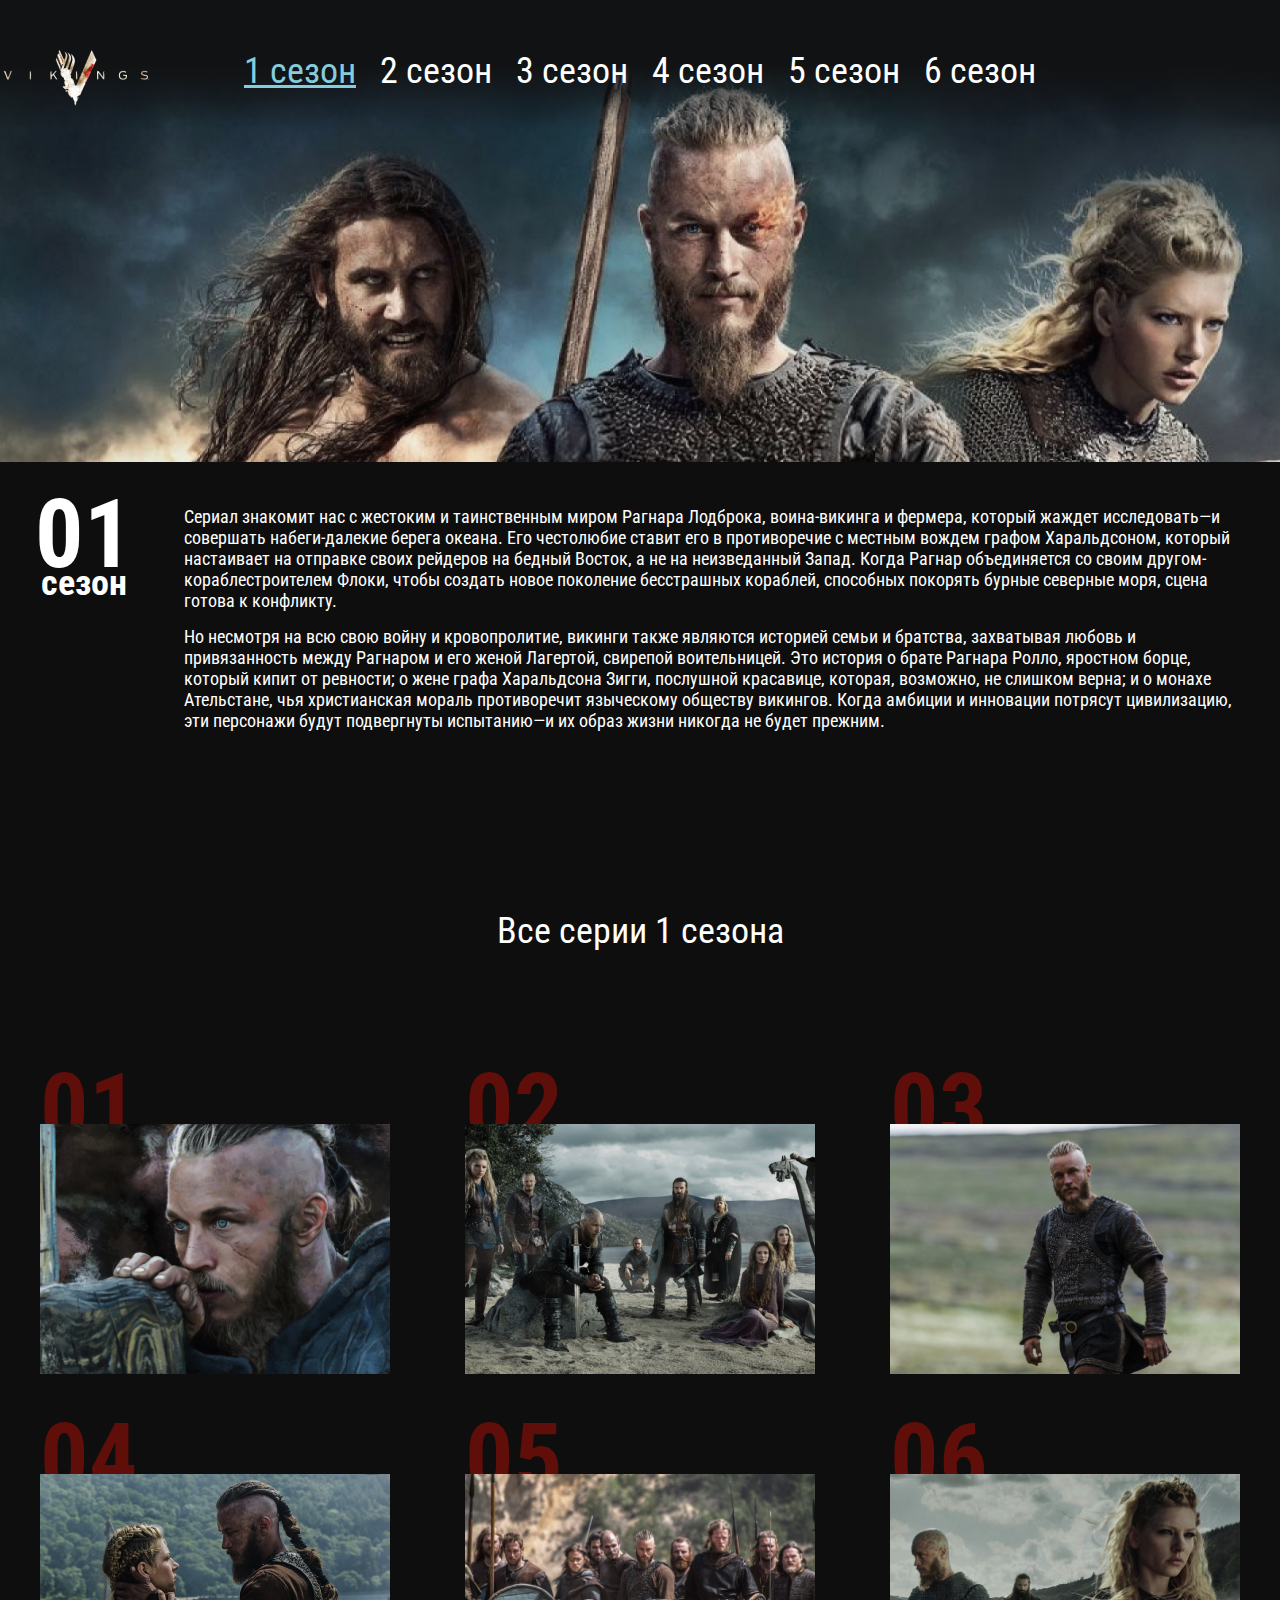
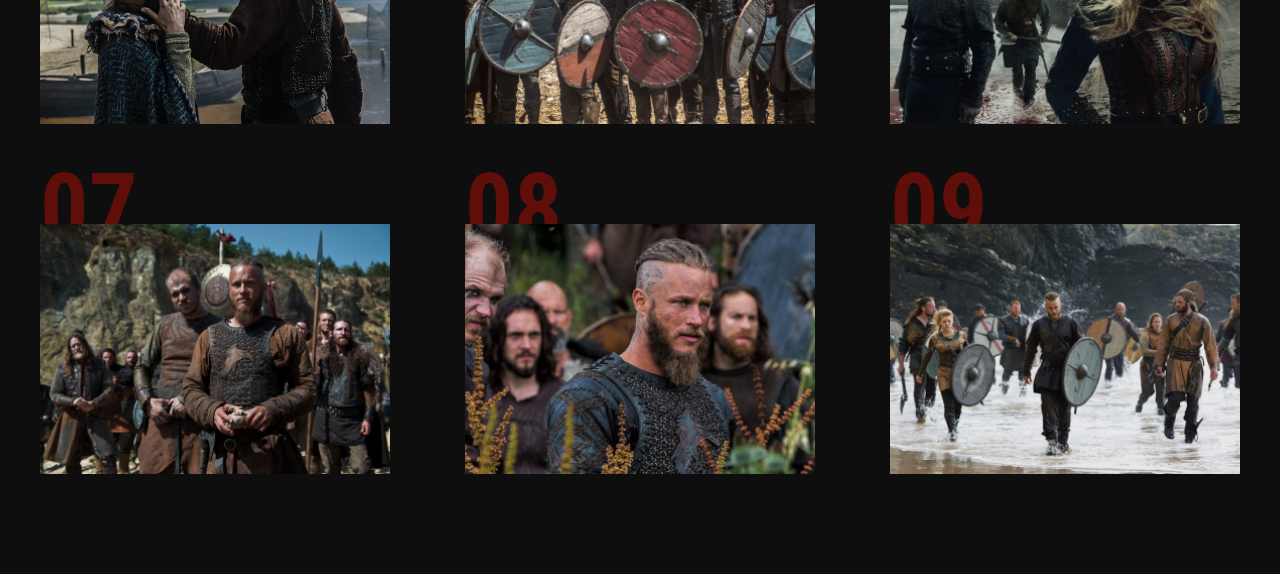
==== season-1.html @ 789df43e "feat: add second page" ====
<!DOCTYPE html>
<html lang="ru">

<head>
  <meta charset="UTF-8">
  <meta name="viewport" content="width=device-width, initial-scale=1.0">
  <meta http-equiv="X-UA-Compatible" content="ie=edge">
  <title>Document</title>
  <link rel="preconnect" href="https://fonts.googleapis.com">
  <link rel="preconnect" href="https://fonts.gstatic.com" crossorigin>
  <link href="https://fonts.googleapis.com/css2?family=Roboto+Condensed:ital,wght@0,400;0,700;1,300&display=swap"
    rel="stylesheet">
  <link rel="stylesheet" href="css/reset.css">
  <link rel="stylesheet" href="css/slick.css">
  <link rel="stylesheet" href="css/jquery.fancybox.css">
  <link rel="stylesheet" href="css/style.css">
</head>

<body>

  <header class="page-header">
    <nav class="menu">
      <div class="menu-container">
        <a class="page-logo" href="index.html">
          <img class="page-logo__img" src="./images/page-logo.png" alt="">
        </a>
        <ul class="menu__list">
          <li class="menu__list-item">
            <a class="menu__list-link menu__list-link--active" href="#">1 сезон</a>
          </li>
          <li class="menu__list-item">
            <a class="menu__list-link" href="#">2 сезон</a>
          </li>
          <li class="menu__list-item">
            <a class="menu__list-link" href="#">3 сезон</a>
          </li>
          <li class="menu__list-item">
            <a class="menu__list-link" href="#">4 сезон</a>
          </li>
          <li class="menu__list-item">
            <a class="menu__list-link" href="#">5 сезон</a>
          </li>
          <li class="menu__list-item">
            <a class="menu__list-link" href="#">6 сезон</a>
          </li>
        </ul>
      </div>
    </nav>

    <div class="season-info">
      <div class="season-info__num">
        01
        <span>сезон</span>
      </div>
      <div class="season-info__text">
        <p>
          Сериал знакомит нас с жестоким и таинственным миром Рагнара Лодброка, воина-викинга и фермера, который жаждет
          исследовать—и совершать набеги-далекие берега океана. Его честолюбие ставит его в противоречие с местным
          вождем графом Харальдсоном, который настаивает на отправке своих рейдеров на бедный Восток, а не на
          неизведанный Запад. Когда Рагнар объединяется со своим другом-кораблестроителем Флоки, чтобы создать новое
          поколение бесстрашных кораблей, способных покорять бурные северные моря, сцена готова к конфликту.
        </p>
        <p>
          Но несмотря на всю свою войну и кровопролитие, викинги также являются историей семьи и братства, захватывая
          любовь и привязанность между Рагнаром и его женой Лагертой, свирепой воительницей. Это история о брате Рагнара
          Ролло, яростном борце, который кипит от ревности; о жене графа Харальдсона Зигги, послушной красавице,
          которая, возможно, не слишком верна; и о монахе Ательстане, чья христианская мораль противоречит языческому
          обществу викингов. Когда амбиции и инновации потрясут цивилизацию, эти персонажи будут подвергнуты испытанию—и
          их образ жизни никогда не будет прежним.
        </p>
      </div>
    </div>
  </header>

  <section class="seasons section-page">
    <div class="container">
      <h3 class="title">
        Все серии 1 сезона
      </h3>
      <ol class="seasons__inner">
        <li class="seasons__item" style="background-image: url('./images/series-image-1.jpg');">
          <a class="seasons__link" data-fancybox="gallery"
          href="https://www.youtube.com/watch?v=9GgxinPwAGc&pp=ygUd0YLRgNC10LnQu9C10YAg0LLQuNC60LjQvdCz0Lg%3D&autoplay=0">Cмотреть</a>
        </li>
        <li class="seasons__item" style="background-image: url('./images/series-image-2.jpg');">
          <a class="seasons__link" data-fancybox="gallery"
          href="https://www.youtube.com/watch?v=9GgxinPwAGc&pp=ygUd0YLRgNC10LnQu9C10YAg0LLQuNC60LjQvdCz0Lg%3D&autoplay=0">Cмотреть</a>
        </li>
        <li class="seasons__item" style="background-image: url('./images/series-image-3.jpg');">
          <a class="seasons__link" data-fancybox="gallery"
          href="https://www.youtube.com/watch?v=9GgxinPwAGc&pp=ygUd0YLRgNC10LnQu9C10YAg0LLQuNC60LjQvdCz0Lg%3D&autoplay=0">Cмотреть</a>
        </li>
        <li class="seasons__item" style="background-image: url('./images/series-image-4.jpg');">
          <a class="seasons__link" data-fancybox="gallery"
          href="https://www.youtube.com/watch?v=9GgxinPwAGc&pp=ygUd0YLRgNC10LnQu9C10YAg0LLQuNC60LjQvdCz0Lg%3D&autoplay=0">Cмотреть</a>
        </li>
        <li class="seasons__item" style="background-image: url('./images/series-image-5.jpg');">
          <a class="seasons__link" data-fancybox="gallery"
          href="https://www.youtube.com/watch?v=9GgxinPwAGc&pp=ygUd0YLRgNC10LnQu9C10YAg0LLQuNC60LjQvdCz0Lg%3D&autoplay=0">Cмотреть</a>
        </li>
        <li class="seasons__item" style="background-image: url('./images/series-image-6.jpg');">
          <a class="seasons__link" data-fancybox="gallery"
          href="https://www.youtube.com/watch?v=9GgxinPwAGc&pp=ygUd0YLRgNC10LnQu9C10YAg0LLQuNC60LjQvdCz0Lg%3D&autoplay=0">Cмотреть</a>
        </li>
        <li class="seasons__item" style="background-image: url('./images/series-image-7.jpg');">
          <a class="seasons__link" data-fancybox="gallery"
          href="https://www.youtube.com/watch?v=9GgxinPwAGc&pp=ygUd0YLRgNC10LnQu9C10YAg0LLQuNC60LjQvdCz0Lg%3D&autoplay=0">Cмотреть</a>
        </li>
        <li class="seasons__item" style="background-image: url('./images/series-image-8.jpg');">
          <a class="seasons__link" data-fancybox="gallery"
          href="https://www.youtube.com/watch?v=9GgxinPwAGc&pp=ygUd0YLRgNC10LnQu9C10YAg0LLQuNC60LjQvdCz0Lg%3D&autoplay=0">Cмотреть</a>
        </li>
        <li class="seasons__item" style="background-image: url('./images/series-image-9.jpg');">
          <a class="seasons__link" data-fancybox="gallery"
          href="https://www.youtube.com/watch?v=9GgxinPwAGc&pp=ygUd0YLRgNC10LnQu9C10YAg0LLQuNC60LjQvdCz0Lg%3D&autoplay=0">Cмотреть</a>
        </li>
      </ol>
    </div>
  </section>

  <script src="https://ajax.googleapis.com/ajax/libs/jquery/3.4.1/jquery.min.js"></script>
  <script src="js/slick.min.js"></script>
  <script src="js/jquery.fancybox.min.js"></script>
  <script src="js/main.js"></script>
</body>

</html>
---- css/style.css ----
* {
  box-sizing: border-box;
}

body {
  background-color: #0E0E0E;
  color: #FFFFFF;
  font-family: 'Roboto Condensed', sans-serif;
  font-weight: 400;
  font-size: 18px;
  line-height: 21px;
}

a {
  color: inherit;
  text-decoration: none;
}

ul {
  list-style: none;
}

.container {
  max-width: 1220px;
  padding: 0 10px;
  margin: 0 auto;
}

.section-page {
  padding: 100px 0;
}

.title {
  text-align: center;
  margin-bottom: 100px;
  font-size: 36px;
  line-height: 42px;
  font-weight: 400;
}

.header::after {
  content: '';
  position: absolute;
  height: 70px;
  bottom: 0;
  left: 0;
  width: 100%;
  background: linear-gradient(180deg, #0E0E0E 0%, rgba(17, 17, 17, 0.85) 16.53%, rgba(32, 31, 33, 0.00) 100%);
  transform: rotate(180deg);
}

.header {
  background-image: url('../images/header-bg.jpg');
  height: 100vh;
  background-repeat: no-repeat;
  background-size: cover;
  background-position: center 50px;
  text-align: center;
}

.menu {
  padding: 50px 0 58px;
  background: linear-gradient(180deg, #111213 0%, #111213 43.62%, rgba(32, 31, 33, 0.00) 86.33%);
}

.menu__list {
  display: flex;
  justify-content: center;
}

.menu__list-item {
  padding: 0 12px;
}

.menu__list-link {
  font-size: 36px;
  line-height: 42px;
}

.menu__list-link:hover,
.menu__list-link--active {
  color: #85CCDC;
  text-decoration: underline;
}

.logo {
  padding-top: 178px;
}

.about__inner {
  display: flex;
}

.about__info {
  width: 375px;
  margin-right: 50px;
  flex: none;
}

.about__info-item {
  margin-bottom: 25px;
  color: #E5E5E5;
}

.about__info-item span {
  display: block;
}

.about__text p {
  margin-bottom: 25px;
}

.video {
  background-image: url('../images/video-bg.jpg');
  height: 100vh;
  background-size: cover;
  background-position: center center;
  background-repeat: no-repeat;
  text-align: right;
}

.video__text {
  color: #85CCDC;
  font-style: italic;
  font-size: 72px;
  font-weight: 300;
  line-height: 84px;
  padding-top: 444px;
  margin-bottom: 40px;
}

.video__text span {
  display: block;
  padding-right: 285px;
}

.video__btn {
  padding-left: 112px;
  position: relative;
  margin-right: 230px;
}

.video__btn::before {
  content: '';
  position: absolute;
  width: 100px;
  height: 100px;
  left: 0;
  background-image: url('../images/youtube-btn.svg');
  top: -40px;
}

.seasons__inner {
  display: grid;
  grid-template-columns: repeat(3, 1fr);
  gap: 100px 75px;
  counter-reset: counter;
  padding-top: 72px;
}

.seasons__item {
  position: relative;
  list-style: none;
  width: 350px;
  height: 250px;
  background-repeat: no-repeat;
  background-size: cover;
  background-position: center center;
  display: flex;
  justify-content: center;
  align-items: center;
}

.seasons__item:hover .seasons__link {
  opacity: 1;
}

.seasons__item:hover::after {
  content: '';
  position: absolute;
  top: 0;
  left: 0;
  right: 0;
  bottom: 0;
  background: rgba(14, 14, 14, 0.80);
}

.seasons__item::before {
  content: '0' counter(counter);
  position: absolute;
  counter-increment: counter;
  color: #600E09;
  font-size: 96px;
  font-weight: 700;
  line-height: 112px;
  left: 0;
  top: -72px;
  z-index: -1;
}

.seasons__link {
  padding: 12px 78px 11px;
  font-size: 36px;
  line-height: 42px;
  background-color: #0E0E0E;
  opacity: 0;
  transition: all .3s;
  z-index: 2;
}

.heroes__inner {
  display: flex;
  justify-content: space-between;
}

.heroes__slider-img {
  max-width: 775px;
}

.heroes__slider-text {
  max-width: 350px;
}

.slick-btn {
  position: absolute;
  top: 50%;
  transform: translateY(-50%);
  border: none;
  background-color: transparent;
  z-index: 5;
  cursor: pointer;
  outline: none;
}

.slick-prev {
  left: 38px;
}

.slick-next {
  right: 38px;
}

.heroes__name {
  color: #85CCDC;
  font-style: italic;
  font-weight: 300;
  font-size: 72px;
  line-height: 84px;
  margin-bottom: 44px;
}

.heroes__text p {
  margin-bottom: 15px;
}

.copy {
  padding: 14px 0 15px;
  text-align: center;
}

/* start season-1 */


.page-header {
  background-image: url('../images/season-bg.jpg');
  background-repeat: no-repeat;
  background-position: center center;
  background-size: cover;
  height: 90vh;
  position: relative;
}

.menu-container {
  position: relative;
  max-width: 1385px;
  margin: 0 auto;
}

.page-logo__img {
  position: absolute;
}

.season-info {
  position: absolute;
  max-width: 1385px;
  display: flex;
  padding: 44px 47px 64px 35px;
  background-color: #0E0E0E;
  bottom: 0;
  left: 0;
  right: 0;
  margin: 0 auto;
}

.season-info__num {
  color: #FFF;
  font-size: 96px;
  font-weight: 700;
  line-height: 56px;
  text-align: center;
  margin-right: 51px;
}

.season-info__num span {
  display: block;
  font-size: 36px;
  line-height: 42px;
}

.season-info__text p {
  margin-bottom: 15px;
}

/* end season-1 */
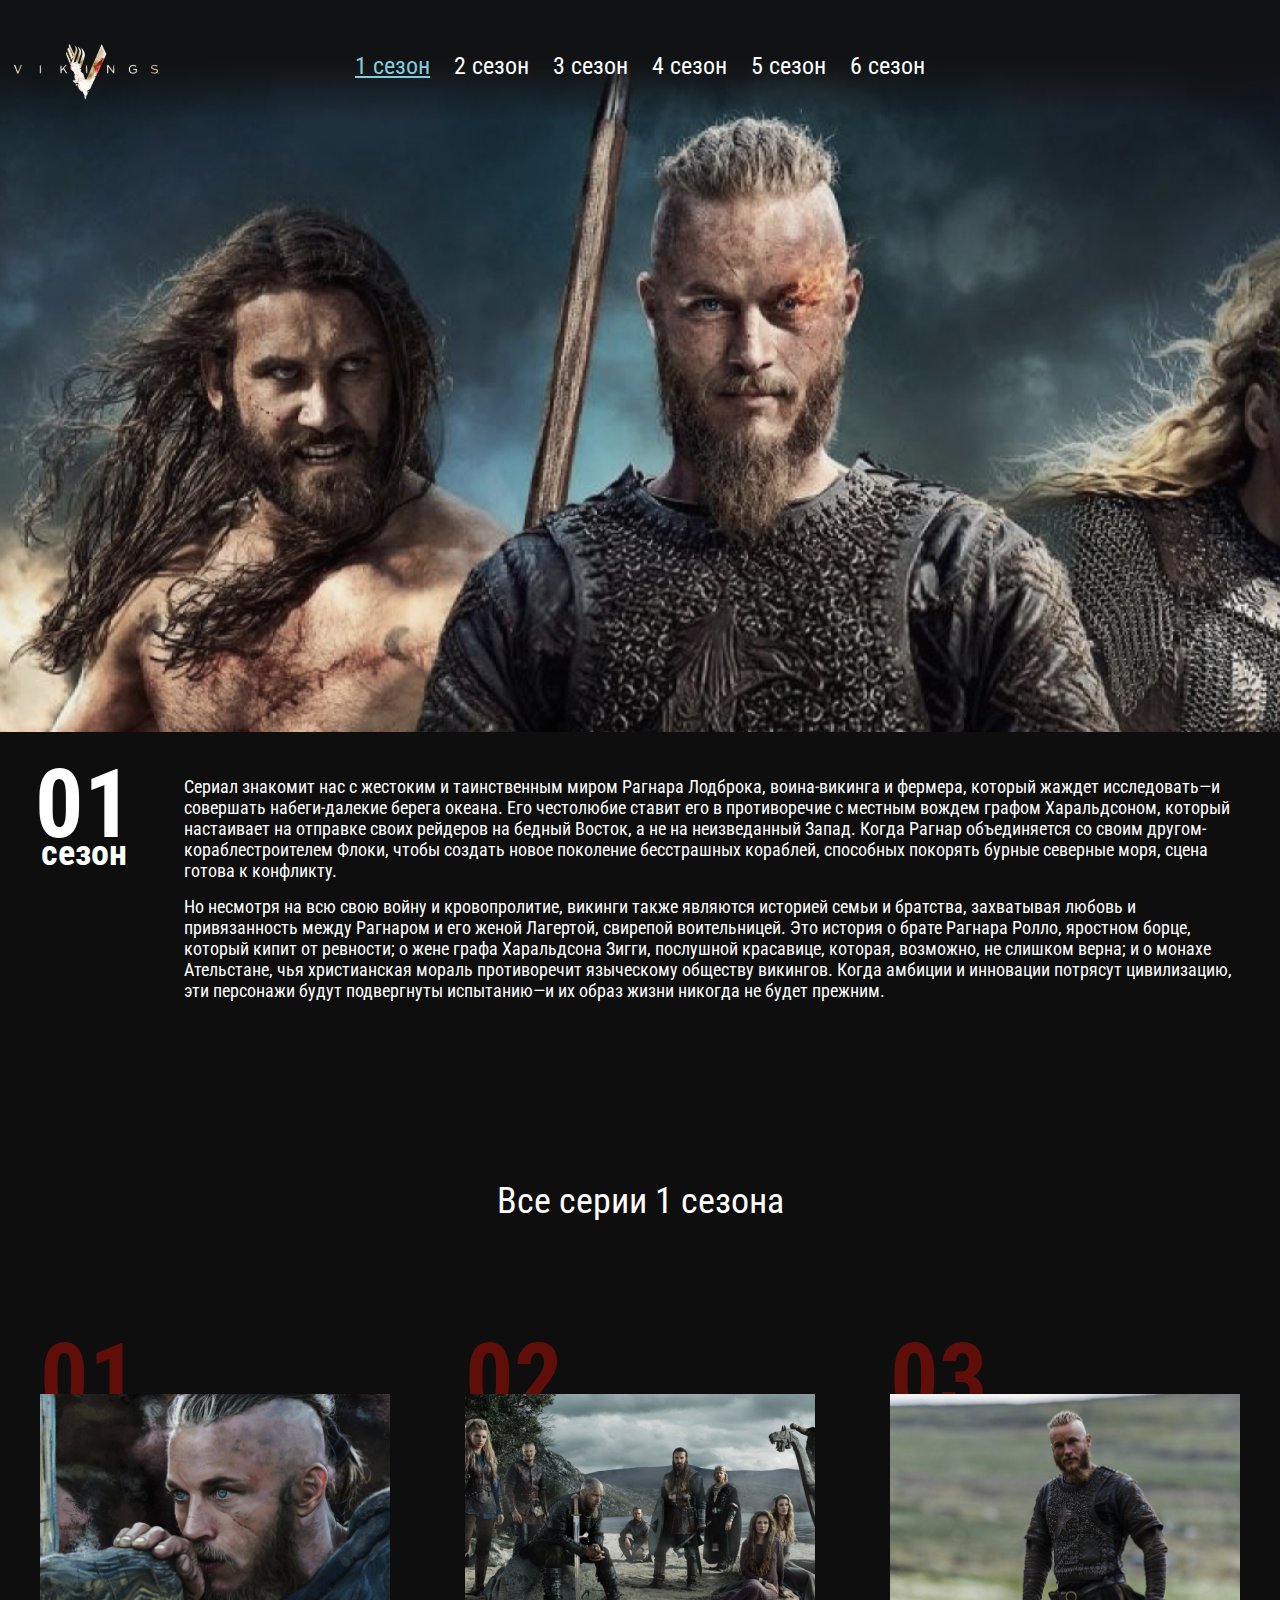
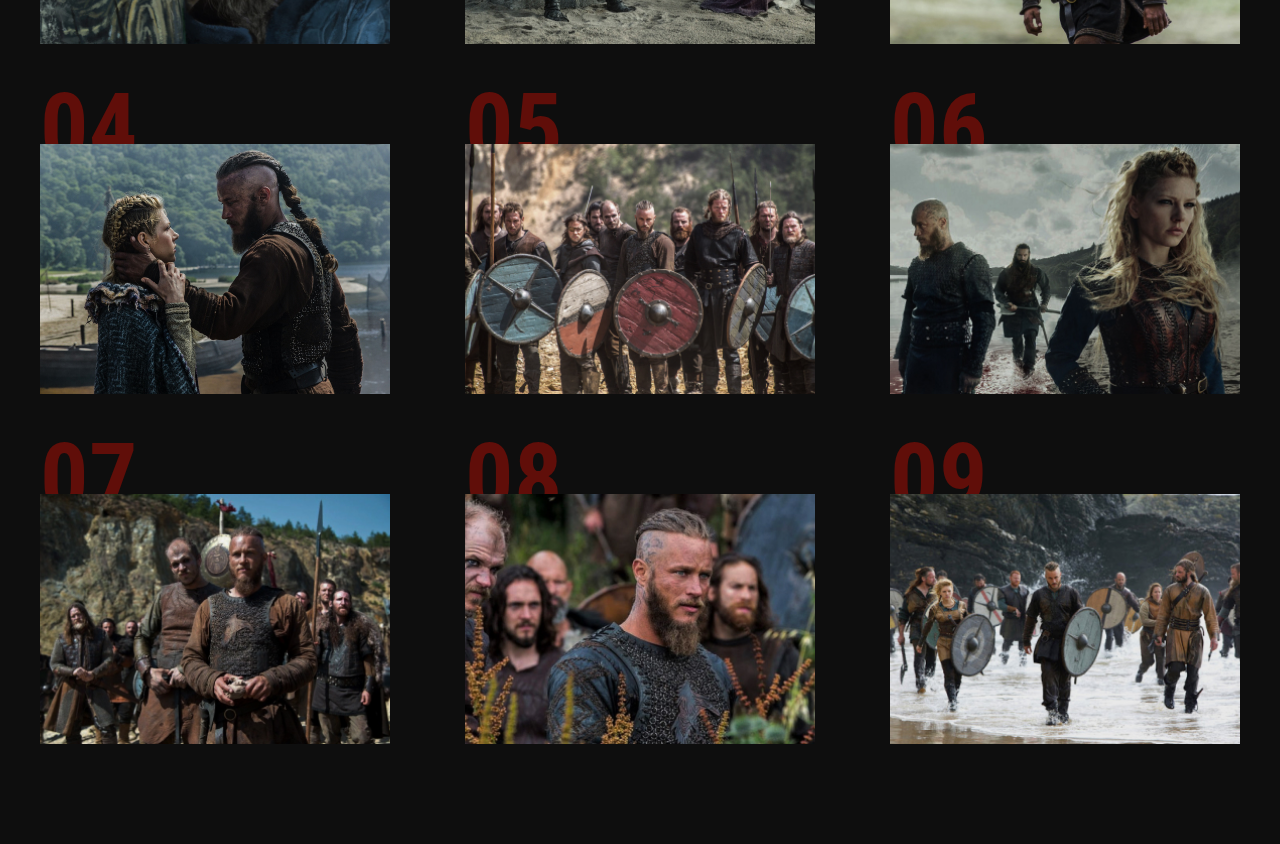
==== commit d5a3aa89: "feat: add adpdtive for index.html and season-1.html" ====
--- a/season-1.html
+++ b/season-1.html
@@ -20,6 +20,9 @@
 
   <header class="page-header">
     <nav class="menu">
+      <button class="menu__btn">
+        <span></span>
+      </button>
       <div class="menu-container">
         <a class="page-logo" href="index.html">
           <img class="page-logo__img" src="./images/page-logo.png" alt="">
@@ -114,6 +117,7 @@
           <a class="seasons__link" data-fancybox="gallery"
           href="https://www.youtube.com/watch?v=9GgxinPwAGc&pp=ygUd0YLRgNC10LnQu9C10YAg0LLQuNC60LjQvdCz0Lg%3D&autoplay=0">Cмотреть</a>
         </li>
+        
       </ol>
     </div>
   </section>
--- a/css/style.css
+++ b/css/style.css
@@ -63,6 +63,10 @@
   background: linear-gradient(180deg, #111213 0%, #111213 43.62%, rgba(32, 31, 33, 0.00) 86.33%);
 }
 
+.menu__btn {
+  display: none;
+}
+
 .menu__list {
   display: flex;
   justify-content: center;
@@ -84,7 +88,7 @@
 }
 
 .logo {
-  padding-top: 178px;
+  padding-top: 17vh;
 }
 
 .about__inner {
@@ -125,7 +129,7 @@
   font-size: 72px;
   font-weight: 300;
   line-height: 84px;
-  padding-top: 444px;
+  padding-top: 45vh;
   margin-bottom: 40px;
 }
 
@@ -152,7 +156,7 @@
 
 .seasons__inner {
   display: grid;
-  grid-template-columns: repeat(3, 1fr);
+  grid-template-columns: repeat(auto-fill, minmax(284px, 1fr));
   gap: 100px 75px;
   counter-reset: counter;
   padding-top: 72px;
@@ -161,7 +165,6 @@
 .seasons__item {
   position: relative;
   list-style: none;
-  width: 350px;
   height: 250px;
   background-repeat: no-repeat;
   background-size: cover;
@@ -198,6 +201,10 @@
   z-index: -1;
 }
 
+.seasons__item:nth-child(n+10)::before {
+  content: counter(counter);
+}
+
 .seasons__link {
   padding: 12px 78px 11px;
   font-size: 36px;
@@ -311,4 +318,218 @@
   margin-bottom: 15px;
 }
 
-/* end season-1 */+/* end season-1 */
+
+@media (max-width: 1466px) {
+  .page-logo__img {
+    left: 10px;
+    top: -6px;
+  }
+}
+
+@media (max-width: 1366px) {
+  .logo__img {
+    max-width: 50%;
+  }
+
+  .menu__list-link {
+    font-size: 24px;
+    line-height: 32px;
+  }
+
+  .about__info {
+    width: 250px;
+  }
+
+  .page-header {
+    height: 120vh;
+  }
+}
+
+@media (max-width: 1200px) {
+  .heroes__inner {
+    display: block;
+  }
+
+  .heroes__slider-img {
+    max-width: 100%;
+  }
+
+  .heroes__slider-text {
+    max-width: 100%;
+    padding-top: 50px;
+  }
+}
+
+@media (max-width: 1088px) {
+  .seasons__item {
+    height: 340px;
+  }
+}
+
+@media (max-width: 992px) {
+  .page-logo__img {
+    display: none;
+  }
+}
+
+@media (max-width: 768px) {
+  .section-page {
+    padding: 50px 0;
+  }
+
+  .title {
+    margin-bottom: 50px;
+    font-size: 28px;
+    line-height: 36px;
+  }
+
+  .about__inner {
+    display: block;
+  }
+
+  body {
+    font-size: 16px;
+    line-height: 19px;
+  }
+
+  .video__text {
+    font-size: 48px;
+    line-height: 56px;
+  }
+
+  .video__text span {
+    padding-right: 200px;
+  }
+
+  .video__btn {
+    margin-right: 0;
+    padding-left: 62px;
+  }
+
+  .video__btn::before {
+    width: 50px;
+    height: 50px;
+    background-size: cover;
+    top: -16px;
+  }
+
+  .seasons__inner {
+    gap: 80px 35px;
+  }
+
+  .heroes__name {
+    font-size: 46px;
+    line-height: 56px;
+    margin-bottom: 25px;
+  }
+
+  .season-info {
+    display: block;
+    padding: 30px 10px 0 10px;
+  }
+
+  .season-info__num {
+    text-align: left;
+    font-size: 50px;
+    line-height: 26px;
+    margin-bottom: 15px;
+  }
+
+  .season-info__num span {
+    font-size: 25px;
+    line-height: 32px;
+  }
+}
+
+@media (max-width: 640px) {
+  .menu {
+    padding: 0;
+    background: linear-gradient(180deg, #111213 0%, #111213 20%, rgba(32, 31, 33, 0.00) 86.33%);
+    text-align: center;
+  }
+
+  .menu__btn {
+    display: block;
+    width: 50px;
+    height: 40px;
+    cursor: pointer;
+    position: absolute;
+    right: 10px;
+    top: 20px;
+    z-index: 10;
+    display: flex;
+    align-items: center;
+    background-color: transparent;
+    border: none;
+    padding: 0;
+  }
+
+  .menu__btn span {
+    background-color: #fff;
+    width: 100%;
+    height: 5px;
+  }
+
+  .menu__btn::after,
+  .menu__btn::before {
+    content: '';
+    width: 100%;
+    height: 5px;
+    background-color: #fff;
+    position: absolute;
+  }
+
+  .menu__btn::before {
+    top: 0;
+    left: 0;
+  }
+
+  .menu__btn::after {
+    left: 0;
+    bottom: 0;
+  }
+
+  .menu__list {
+    display: block;
+    transform: translateY(-130%);
+    transition: all .3s;
+    background: linear-gradient(180deg, #111213 0%, #111213 30%, rgba(32, 31, 33, 0.00) 86.33%)
+  }
+
+  .menu__list.menu__list--active {
+    transform: translateY(0%);
+    padding: 100px 0 50px;
+  }
+
+  .menu__list-link {
+    display: block;
+    padding-top: 10px;
+  }
+
+  .logo {
+    padding-top: 21vh;
+  }
+
+  .page-logo__img {
+    display: block;
+    z-index: 10;
+    top: 21px;
+  }
+
+  .page-header {
+    height: 160vh;
+  }
+}
+
+@media (max-width: 414px) {
+  .seasons__item {
+    height: 203px;
+  }
+}
+
+@media (max-width: 374px) {
+  .page-header {
+    height: 200vh;
+  }
+}